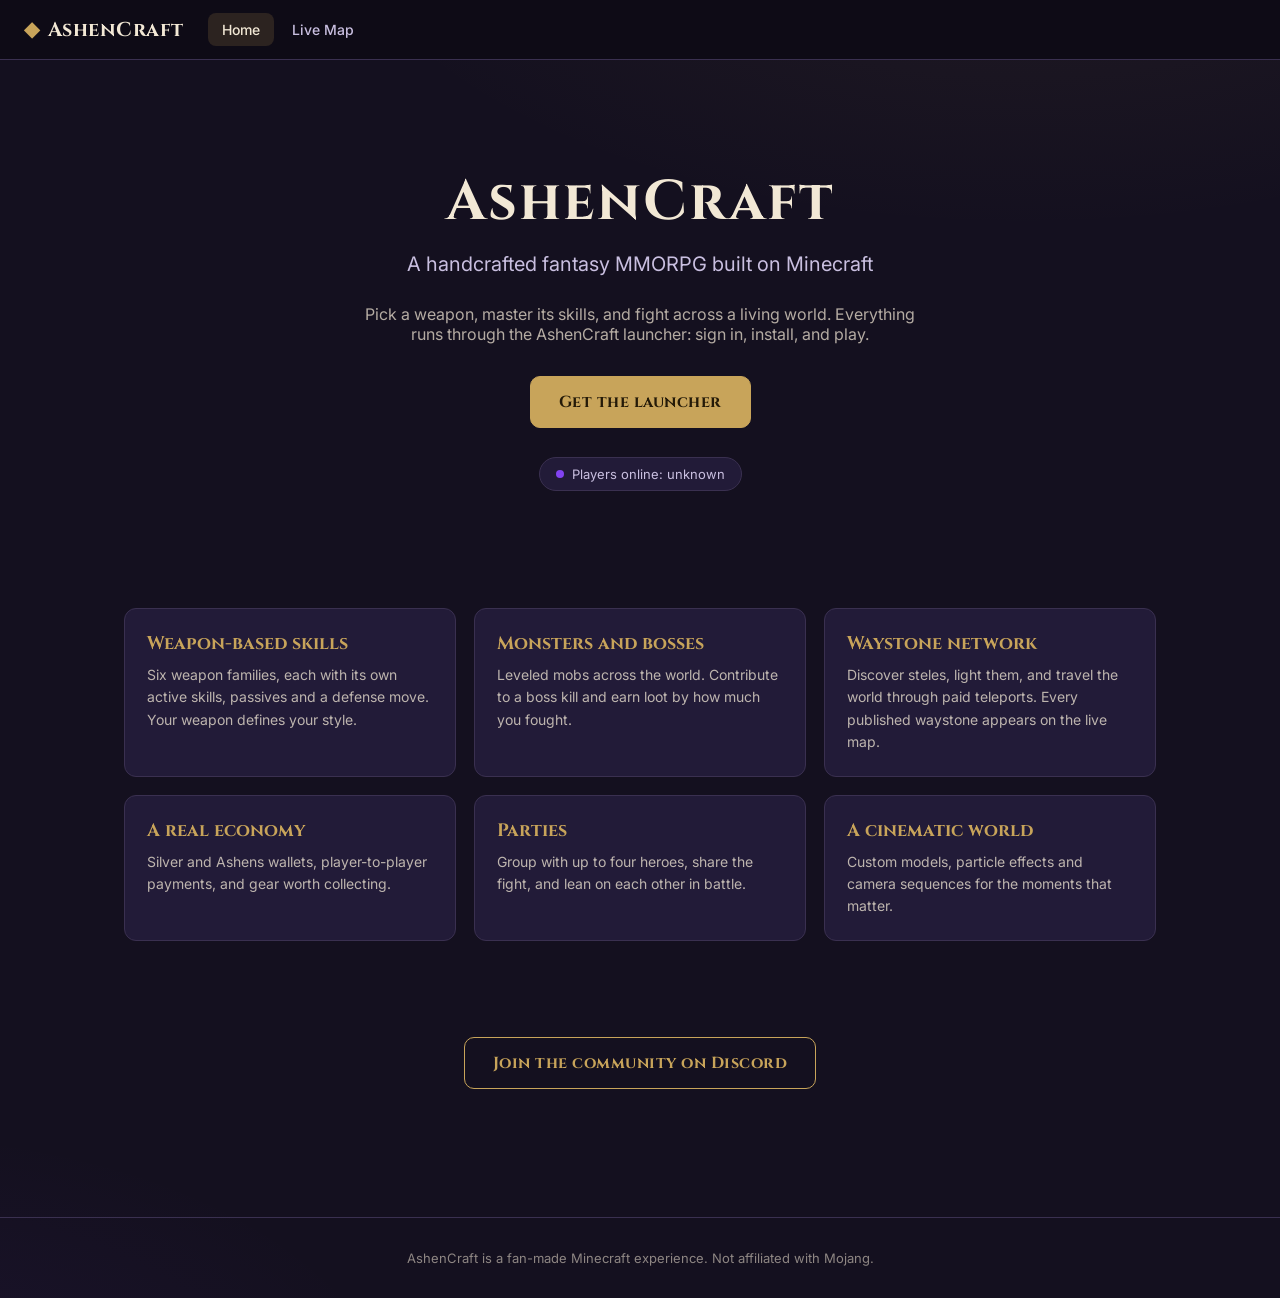
==== index.html @ 98505cc7 "theme: retheme the public site to the AshenCraft night-fantasy identity Swap the warm parchment era " ====
<!DOCTYPE html>
<html lang="en">
<head>
    <meta charset="UTF-8" />
    <meta name="viewport" content="width=device-width, initial-scale=1.0" />
    <title>AshenCraft - A Fantasy MMORPG Built on Minecraft</title>
    <meta name="description" content="AshenCraft is a handcrafted fantasy MMORPG: weapons, skills, monsters and a living world. Join through the AshenCraft launcher." />
    <link rel="preconnect" href="https://fonts.googleapis.com">
    <link rel="preconnect" href="https://fonts.gstatic.com" crossorigin>
    <link href="https://fonts.googleapis.com/css2?family=Cinzel:wght@600;700;800&family=Inter:wght@400;500;600;700&display=swap" rel="stylesheet">
    <link rel="stylesheet" href="theme.css?v=site-2" />
    <script src="site-config.js?v=config-1"></script>
    <script src="site.js?v=site-2"></script>
</head>
<body>
    <nav id="site-nav"></nav>
    <main class="animate-fade-in">
        <section class="hero">
            <h1>AshenCraft</h1>
            <p class="tagline">A handcrafted fantasy MMORPG built on Minecraft</p>
            <p class="sub">Pick a weapon, master its skills, and fight across a living world. Everything runs through the AshenCraft launcher: sign in, install, and play.</p>
            <p><a id="play-now" class="btn btn-primary" href="https://ashenapi.overdev.net/api/launcher/version">Get the launcher</a></p>
            <p class="chip"><span class="dot"></span><span id="players-online">Players online: unknown</span></p>
        </section>

        <section class="features">
            <div class="card"><h3>Weapon-based skills</h3><p>Six weapon families, each with its own active skills, passives and a defense move. Your weapon defines your style.</p></div>
            <div class="card"><h3>Monsters and bosses</h3><p>Leveled mobs across the world. Contribute to a boss kill and earn loot by how much you fought.</p></div>
            <div class="card"><h3>Waystone network</h3><p>Discover steles, light them, and travel the world through paid teleports. Every published waystone appears on the live map.</p></div>
            <div class="card"><h3>A real economy</h3><p>Silver and Ashens wallets, player-to-player payments, and gear worth collecting.</p></div>
            <div class="card"><h3>Parties</h3><p>Group with up to four heroes, share the fight, and lean on each other in battle.</p></div>
            <div class="card"><h3>A cinematic world</h3><p>Custom models, particle effects and camera sequences for the moments that matter.</p></div>
        </section>

        <section class="discord">
            <p><a class="btn btn-secondary" id="discord-invite" href="https://discord.gg/Y6nk7vnMzY">Join the community on Discord</a></p>
        </section>
    </main>
    <footer>AshenCraft is a fan-made Minecraft experience. Not affiliated with Mojang.</footer>
    <script>
        // Discord invite from config (regenerated at boot; static fallback above).
        (function () {
            var cfg = window.ASHEN_SITE || {};
            if (cfg.discordInvite) document.getElementById('discord-invite').href = cfg.discordInvite;
        })();
    </script>
</body>
</html>
---- theme.css ----
/* AshenCraft website - violet-night palette (AshenCraft design system:
   AshenCraft/docs/AshenCraft_Design.md). The site wears the game's night
   mood: violet-charcoal ground, gilt gold accents, arcane-violet chrome. */
:root {
  --canvas: #14101F;
  --panel: #221B38;
  --panel-strong: #0E0B16;
  --hairline: #3A3050;
  --cream: #F2E8D5;
  --parchment: #C9BFE0;
  --gold: #C8A45A;
  --gold-text: #DFB863;
  --gold-hover: #D4B26A;
  --emerald: #2E2060;
  --emerald-hover: #3A2B75;
  --brass: #8243F2;
  --script: 'Cinzel', Georgia, serif;
  --body: 'Inter', 'Segoe UI', system-ui, sans-serif;
  --radius: 12px;
}

* { box-sizing: border-box; }
html { background: var(--canvas); }
body {
  margin: 0;
  background:
    radial-gradient(1200px 600px at 80% -10%, rgba(200, 164, 90, 0.08), transparent 60%),
    radial-gradient(900px 500px at -10% 110%, rgba(130, 67, 242, 0.07), transparent 60%),
    var(--canvas);
  color: var(--cream);
  font-family: var(--body);
  min-height: 100vh;
}

h1, h2, h3, .btn, .brand { font-family: var(--script); }

/* nav - injected by site.js into #site-nav */
#site-nav {
  position: sticky; top: 0; z-index: 50;
  display: flex; align-items: center; gap: 4px;
  padding: 0 24px; height: 60px;
  background: var(--panel-strong); border-bottom: 1px solid var(--hairline);
}
#site-nav .brand {
  color: var(--cream); text-decoration: none; font-weight: 700; font-size: 20px;
  margin-right: 20px; letter-spacing: 0.5px;
}
#site-nav .brand::before { content: "\25C6"; color: var(--gold); margin-right: 8px; }
#site-nav a:not(.brand) {
  color: var(--parchment); text-decoration: none; font-size: 14px; font-weight: 500;
  padding: 8px 14px; border-radius: 8px;
}
#site-nav a:not(.brand):hover, #site-nav a.active { background: rgba(200, 164, 90, 0.16); color: var(--cream); }

main { max-width: 1080px; margin: 0 auto; padding: 56px 24px 80px; }

.hero { text-align: center; padding: 48px 0 56px; }
.hero h1 { font-size: 56px; margin: 0 0 12px; letter-spacing: 2px; }
.hero .tagline { font-size: 20px; color: var(--parchment); margin: 0 0 28px; }
.hero .sub { color: rgba(242, 232, 213, 0.72); max-width: 560px; margin: 0 auto 32px; }

.btn {
  display: inline-flex; align-items: center; gap: 8px;
  padding: 14px 28px; border-radius: 10px; cursor: pointer;
  text-decoration: none; font-weight: 700; font-size: 16px; letter-spacing: 0.5px;
  border: 1px solid transparent; transition: filter 0.15s;
}
.btn-primary { background: var(--gold); color: #241A08; border-color: var(--gold); }
.btn-primary:hover { background: var(--gold-hover); animation: torch-flicker 1.8s ease-in-out infinite; }
.btn-secondary { background: transparent; color: var(--gold); border-color: var(--gold); }
.btn-secondary:hover { background: rgba(200, 164, 90, 0.16); }

.chip {
  display: inline-flex; align-items: center; gap: 8px;
  padding: 8px 16px; border-radius: 999px;
  border: 1px solid var(--hairline); background: var(--panel);
  font-size: 13px; color: var(--parchment);
}
.chip .dot { width: 8px; height: 8px; border-radius: 50%; background: var(--brass); animation: pulse-dot 2s ease-in-out infinite; }

.features {
  display: grid; grid-template-columns: repeat(auto-fit, minmax(300px, 1fr));
  gap: 18px; margin: 48px 0;
}
.card {
  background: var(--panel); border: 1px solid var(--hairline); border-radius: var(--radius);
  padding: 22px; transition: transform 0.2s, box-shadow 0.2s;
}
.card:hover { transform: translateY(-2px); box-shadow: 0 10px 26px rgba(0, 0, 0, 0.35); }
.card h3 { margin: 0 0 8px; color: var(--gold); font-size: 18px; }
.card p { margin: 0; color: rgba(242, 232, 213, 0.75); font-size: 14px; line-height: 1.6; }

.discord { text-align: center; padding: 32px 0; }

footer {
  text-align: center; padding: 32px; color: rgba(242, 232, 213, 0.55);
  font-size: 13px; border-top: 1px solid var(--hairline);
}

@keyframes fadeIn { from { opacity: 0; transform: translateY(10px); } to { opacity: 1; transform: translateY(0); } }
.animate-fade-in { animation: fadeIn 0.4s ease-out; }
@keyframes torch-flicker {
  0%, 100% { box-shadow: 0 0 0 0 rgba(223, 184, 99, 0); }
  50% { box-shadow: 0 0 14px 2px rgba(223, 184, 99, 0.35); }
}
@keyframes pulse-dot { 0%, 100% { opacity: 1; } 50% { opacity: 0.3; } }
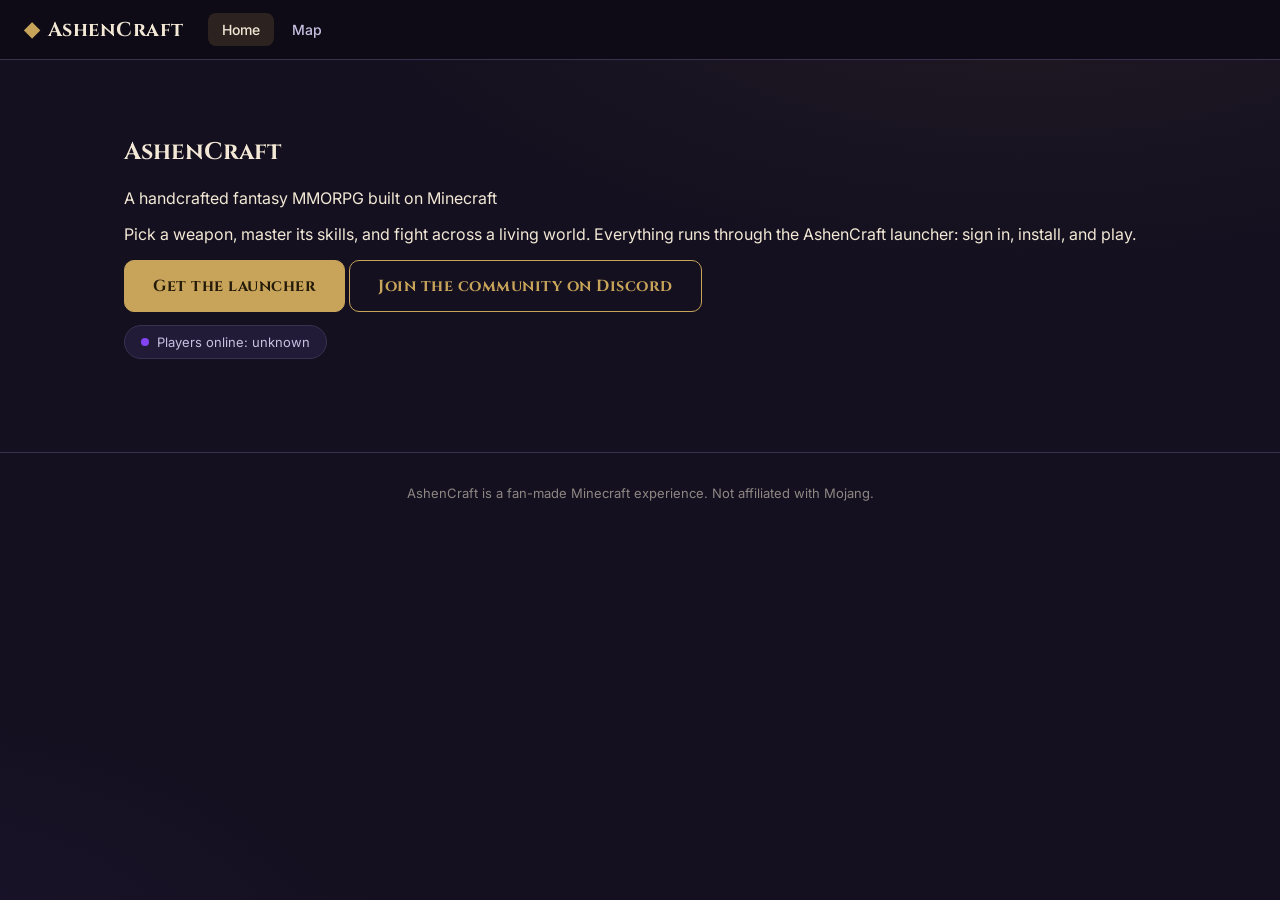
==== commit 894e7a4f: "feat(home): intro section replaces the features grid" ====
--- a/index.html
+++ b/index.html
@@ -14,27 +14,18 @@
 </head>
 <body>
     <nav id="site-nav"></nav>
-    <main class="animate-fade-in">
-        <section class="hero">
+    <main>
+        <section id="intro" class="home-section">
             <h1>AshenCraft</h1>
             <p class="tagline">A handcrafted fantasy MMORPG built on Minecraft</p>
             <p class="sub">Pick a weapon, master its skills, and fight across a living world. Everything runs through the AshenCraft launcher: sign in, install, and play.</p>
-            <p><a id="play-now" class="btn btn-primary" href="https://ashenapi.overdev.net/api/launcher/version">Get the launcher</a></p>
+            <div class="cta-row">
+                <a id="play-now" class="btn btn-primary" href="https://ashenapi.overdev.net/api/launcher/version">Get the launcher</a>
+                <a id="discord-invite" class="btn btn-secondary" href="https://discord.gg/Y6nk7vnMzY">Join the community on Discord</a>
+            </div>
             <p class="chip"><span class="dot"></span><span id="players-online">Players online: unknown</span></p>
         </section>
-
-        <section class="features">
-            <div class="card"><h3>Weapon-based skills</h3><p>Six weapon families, each with its own active skills, passives and a defense move. Your weapon defines your style.</p></div>
-            <div class="card"><h3>Monsters and bosses</h3><p>Leveled mobs across the world. Contribute to a boss kill and earn loot by how much you fought.</p></div>
-            <div class="card"><h3>Waystone network</h3><p>Discover steles, light them, and travel the world through paid teleports. Every published waystone appears on the live map.</p></div>
-            <div class="card"><h3>A real economy</h3><p>Silver and Ashens wallets, player-to-player payments, and gear worth collecting.</p></div>
-            <div class="card"><h3>Parties</h3><p>Group with up to four heroes, share the fight, and lean on each other in battle.</p></div>
-            <div class="card"><h3>A cinematic world</h3><p>Custom models, particle effects and camera sequences for the moments that matter.</p></div>
-        </section>
-
-        <section class="discord">
-            <p><a class="btn btn-secondary" id="discord-invite" href="https://discord.gg/Y6nk7vnMzY">Join the community on Discord</a></p>
-        </section>
+    </main>
     </main>
     <footer>AshenCraft is a fan-made Minecraft experience. Not affiliated with Mojang.</footer>
     <script>
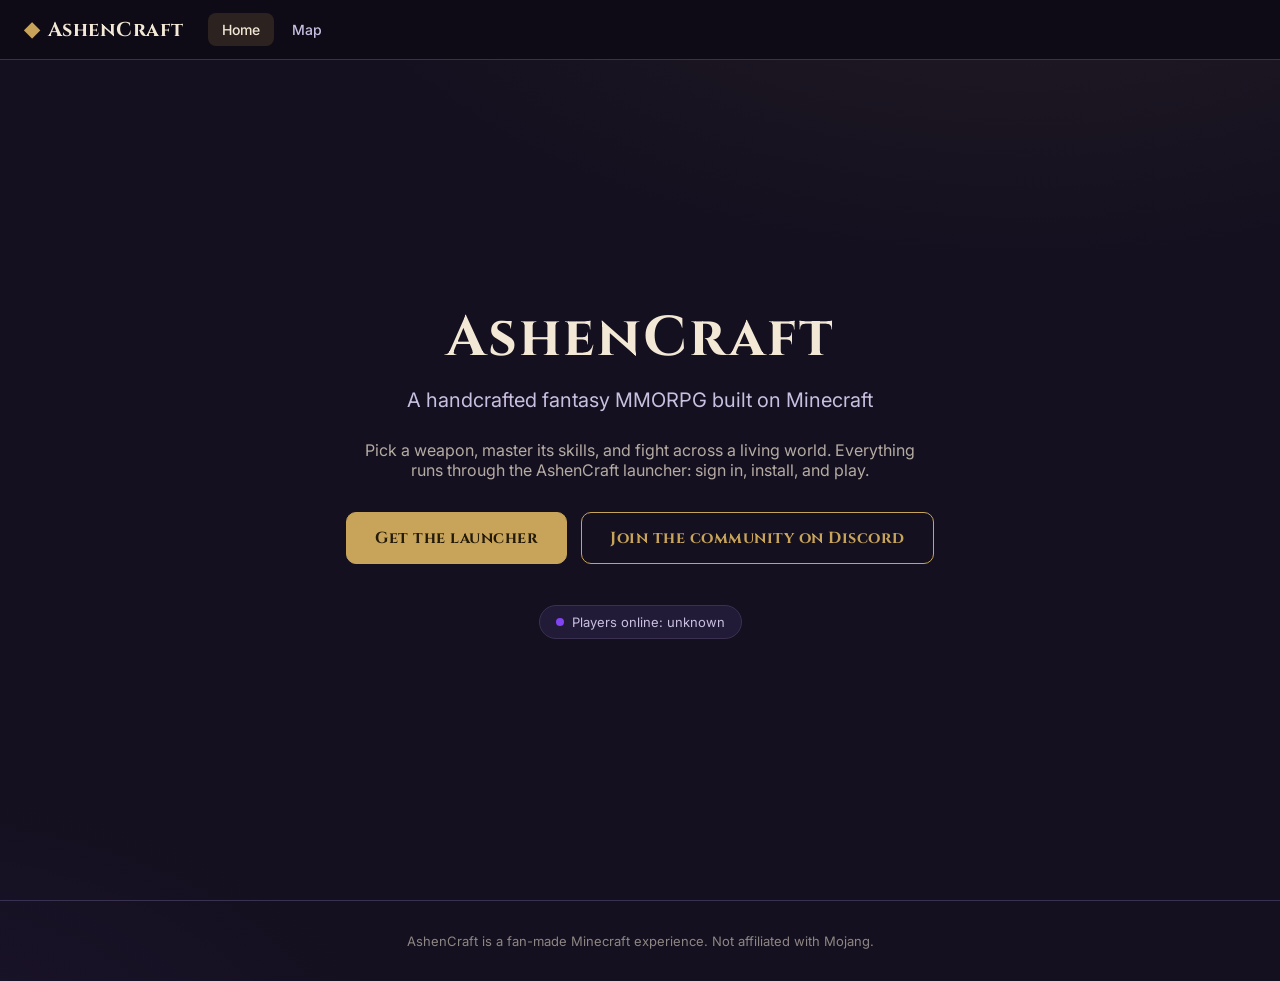
==== commit 98c67784: "style(home): full-viewport section layout + asset token bumps" ====
--- a/index.html
+++ b/index.html
@@ -8,9 +8,9 @@
     <link rel="preconnect" href="https://fonts.googleapis.com">
     <link rel="preconnect" href="https://fonts.gstatic.com" crossorigin>
     <link href="https://fonts.googleapis.com/css2?family=Cinzel:wght@600;700;800&family=Inter:wght@400;500;600;700&display=swap" rel="stylesheet">
-    <link rel="stylesheet" href="theme.css?v=site-2" />
+    <link rel="stylesheet" href="theme.css?v=site-3" />
     <script src="site-config.js?v=config-1"></script>
-    <script src="site.js?v=site-2"></script>
+    <script src="site.js?v=site-3"></script>
 </head>
 <body>
     <nav id="site-nav"></nav>
--- a/theme.css
+++ b/theme.css
@@ -52,12 +52,25 @@
 }
 #site-nav a:not(.brand):hover, #site-nav a.active { background: rgba(200, 164, 90, 0.16); color: var(--cream); }
 
-main { max-width: 1080px; margin: 0 auto; padding: 56px 24px 80px; }
+main { max-width: 1080px; margin: 0 auto; padding: 0 24px; }
 
-.hero { text-align: center; padding: 48px 0 56px; }
-.hero h1 { font-size: 56px; margin: 0 0 12px; letter-spacing: 2px; }
-.hero .tagline { font-size: 20px; color: var(--parchment); margin: 0 0 28px; }
-.hero .sub { color: rgba(242, 232, 213, 0.72); max-width: 560px; margin: 0 auto 32px; }
+/* Full-viewport scroll sections; the intro is section one. Future
+   sections append as <section id="..." class="home-section">. */
+.home-section {
+  min-height: calc(100vh - 60px);   /* 60px = sticky nav height */
+  display: flex; flex-direction: column;
+  align-items: center; justify-content: center;
+  text-align: center; padding: 48px 0 56px;
+}
+section[id] { scroll-margin-top: 70px; }
+.home-section h1 { font-size: clamp(36px, 10vw, 56px); margin: 0 0 12px; letter-spacing: 2px; }
+.home-section .tagline { font-size: 20px; color: var(--parchment); margin: 0 0 28px; }
+.home-section .sub { color: rgba(242, 232, 213, 0.72); max-width: 560px; margin: 0 auto 32px; }
+.cta-row {
+  display: flex; flex-wrap: wrap; gap: 14px;
+  align-items: center; justify-content: center;
+  margin: 0 0 28px;
+}
 
 .btn {
   display: inline-flex; align-items: center; gap: 8px;
@@ -78,20 +91,6 @@
 }
 .chip .dot { width: 8px; height: 8px; border-radius: 50%; background: var(--brass); animation: pulse-dot 2s ease-in-out infinite; }
 
-.features {
-  display: grid; grid-template-columns: repeat(auto-fit, minmax(300px, 1fr));
-  gap: 18px; margin: 48px 0;
-}
-.card {
-  background: var(--panel); border: 1px solid var(--hairline); border-radius: var(--radius);
-  padding: 22px; transition: transform 0.2s, box-shadow 0.2s;
-}
-.card:hover { transform: translateY(-2px); box-shadow: 0 10px 26px rgba(0, 0, 0, 0.35); }
-.card h3 { margin: 0 0 8px; color: var(--gold); font-size: 18px; }
-.card p { margin: 0; color: rgba(242, 232, 213, 0.75); font-size: 14px; line-height: 1.6; }
-
-.discord { text-align: center; padding: 32px 0; }
-
 footer {
   text-align: center; padding: 32px; color: rgba(242, 232, 213, 0.55);
   font-size: 13px; border-top: 1px solid var(--hairline);
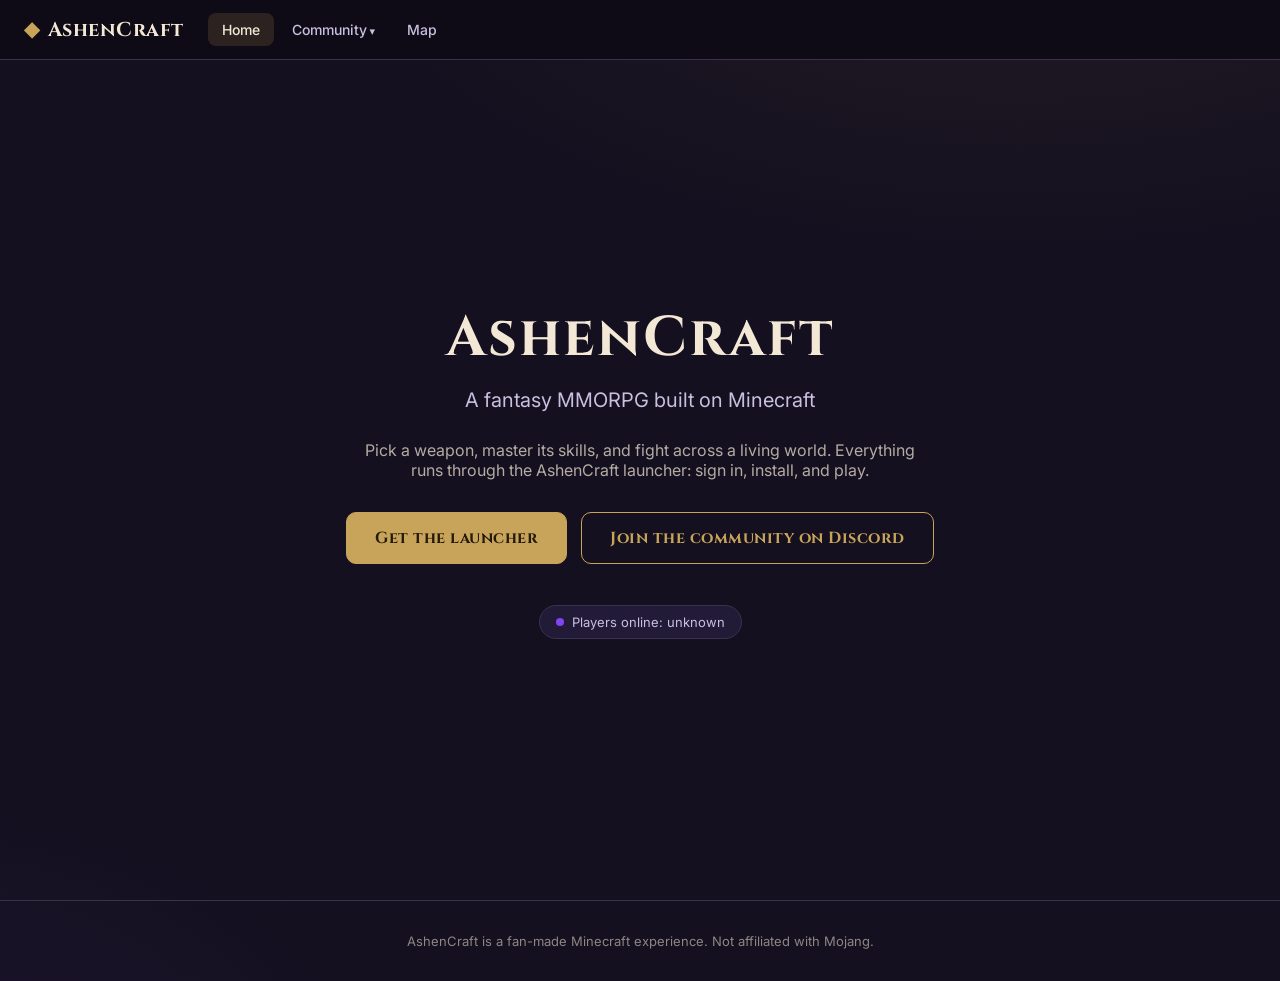
==== commit e0cf5974: "feat(site): Community dropdown nav + Discord and Bedrock pages The nav gains a Community dropdown be" ====
--- a/index.html
+++ b/index.html
@@ -3,21 +3,21 @@
 <head>
     <meta charset="UTF-8" />
     <meta name="viewport" content="width=device-width, initial-scale=1.0" />
-    <title>AshenCraft - A Fantasy MMORPG Built on Minecraft</title>
+    <title>AshenCraft - Minecraft MMORPG</title>
     <meta name="description" content="AshenCraft is a handcrafted fantasy MMORPG: weapons, skills, monsters and a living world. Join through the AshenCraft launcher." />
     <link rel="preconnect" href="https://fonts.googleapis.com">
     <link rel="preconnect" href="https://fonts.gstatic.com" crossorigin>
     <link href="https://fonts.googleapis.com/css2?family=Cinzel:wght@600;700;800&family=Inter:wght@400;500;600;700&display=swap" rel="stylesheet">
-    <link rel="stylesheet" href="theme.css?v=site-3" />
+    <link rel="stylesheet" href="theme.css?v=site-4" />
     <script src="site-config.js?v=config-1"></script>
-    <script src="site.js?v=site-3"></script>
+    <script src="site.js?v=site-4"></script>
 </head>
 <body>
     <nav id="site-nav"></nav>
     <main>
         <section id="intro" class="home-section">
             <h1>AshenCraft</h1>
-            <p class="tagline">A handcrafted fantasy MMORPG built on Minecraft</p>
+            <p class="tagline">A fantasy MMORPG built on Minecraft</p>
             <p class="sub">Pick a weapon, master its skills, and fight across a living world. Everything runs through the AshenCraft launcher: sign in, install, and play.</p>
             <div class="cta-row">
                 <a id="play-now" class="btn btn-primary" href="https://ashenapi.overdev.net/api/launcher/version">Get the launcher</a>
--- a/theme.css
+++ b/theme.css
@@ -52,6 +52,35 @@
 }
 #site-nav a:not(.brand):hover, #site-nav a.active { background: rgba(200, 164, 90, 0.16); color: var(--cream); }
 
+/* Community dropdown (button injected by site.js) */
+.nav-dropdown { position: relative; }
+.nav-dropbtn {
+  background: none; border: 0; cursor: pointer;
+  color: var(--parchment); font-family: var(--body); font-size: 14px; font-weight: 500;
+  padding: 8px 14px; border-radius: 8px;
+}
+.nav-dropbtn::after { content: " \25BE"; font-size: 11px; }
+.nav-dropdown:hover .nav-dropbtn,
+.nav-dropbtn:focus-visible { background: rgba(200, 164, 90, 0.16); color: var(--cream); outline: none; }
+.nav-dropdown-content {
+  display: none; position: absolute; top: 100%; left: 0; min-width: 160px;
+  background: var(--panel-strong); border: 1px solid var(--hairline); border-radius: 10px;
+  padding: 6px; box-shadow: 0 10px 26px rgba(0, 0, 0, 0.45); z-index: 60;
+}
+.nav-dropdown:hover .nav-dropdown-content,
+.nav-dropdown:focus-within .nav-dropdown-content { display: block; }
+.nav-dropdown-content a {
+  display: block; padding: 9px 12px; border-radius: 7px;
+  color: var(--parchment); text-decoration: none; font-size: 14px; font-weight: 500;
+}
+.nav-dropdown-content a:hover { background: rgba(200, 164, 90, 0.16); color: var(--cream); }
+
+/* Community subpages share one centered content column */
+.page-section { max-width: 720px; margin: 0 auto; padding: 72px 24px 96px; }
+.page-section h1 { font-size: clamp(30px, 6vw, 42px); margin: 0 0 18px; }
+.page-section p { color: rgba(242, 232, 213, 0.78); line-height: 1.7; font-size: 15px; }
+.page-section .btn { margin-top: 10px; }
+
 main { max-width: 1080px; margin: 0 auto; padding: 0 24px; }
 
 /* Full-viewport scroll sections; the intro is section one. Future
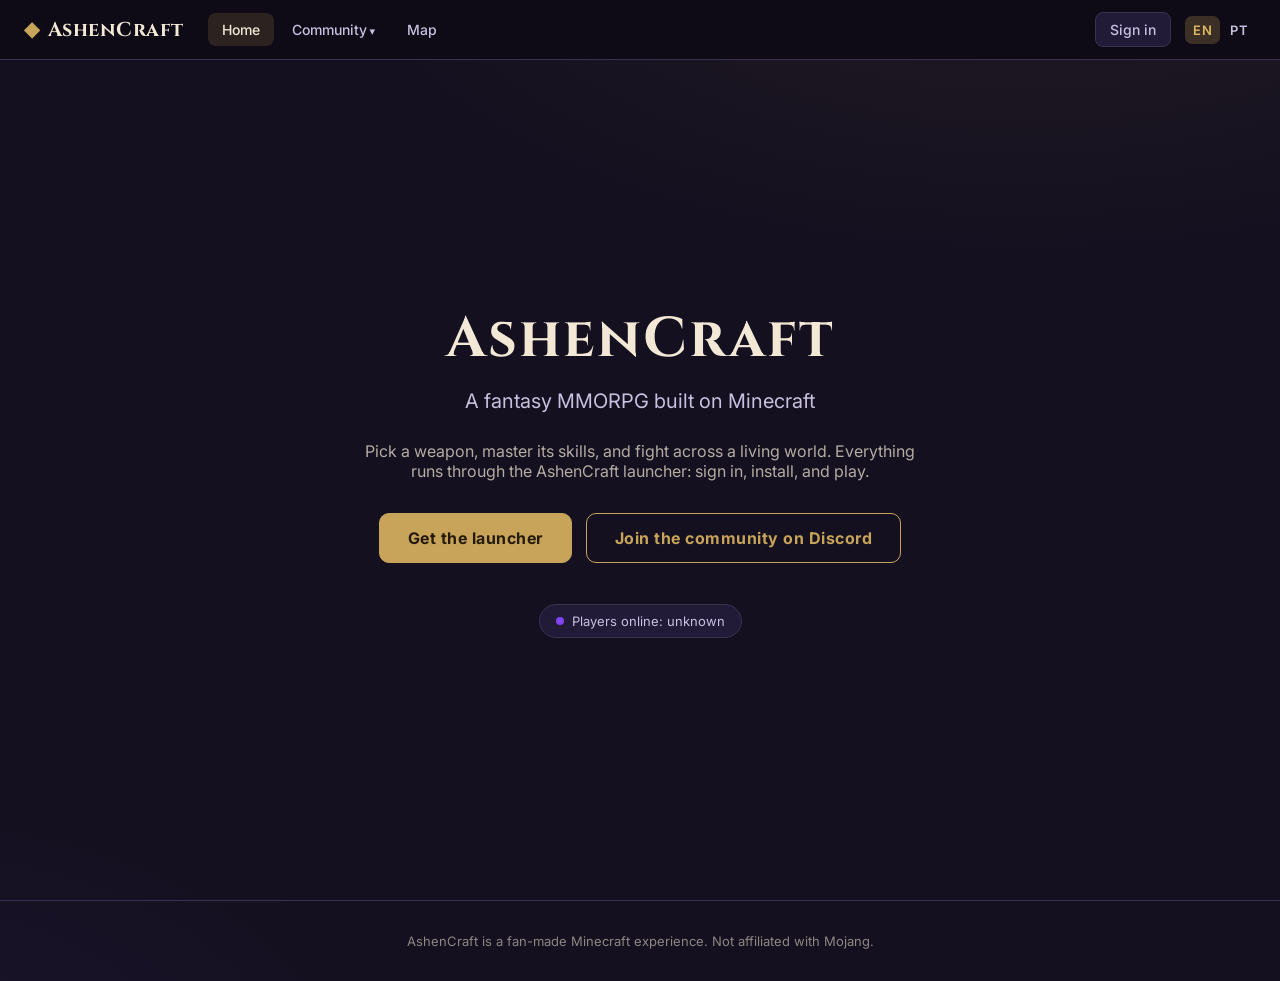
==== commit fb956fac: "feat(site): AshenAccount sign-in/register, EN/PT switcher, extensionless URLs New /account page sign" ====
--- a/index.html
+++ b/index.html
@@ -8,26 +8,26 @@
     <link rel="preconnect" href="https://fonts.googleapis.com">
     <link rel="preconnect" href="https://fonts.gstatic.com" crossorigin>
     <link href="https://fonts.googleapis.com/css2?family=Cinzel:wght@600;700;800&family=Inter:wght@400;500;600;700&display=swap" rel="stylesheet">
-    <link rel="stylesheet" href="theme.css?v=site-4" />
+    <link rel="stylesheet" href="theme.css?v=site-5" />
     <script src="site-config.js?v=config-1"></script>
-    <script src="site.js?v=site-4"></script>
+    <script src="i18n.js?v=i18n-1"></script>
+    <script src="site.js?v=site-5"></script>
 </head>
 <body>
     <nav id="site-nav"></nav>
     <main>
         <section id="intro" class="home-section">
             <h1>AshenCraft</h1>
-            <p class="tagline">A fantasy MMORPG built on Minecraft</p>
-            <p class="sub">Pick a weapon, master its skills, and fight across a living world. Everything runs through the AshenCraft launcher: sign in, install, and play.</p>
+            <p class="tagline" data-i18n="home.tagline">A fantasy MMORPG built on Minecraft</p>
+            <p class="sub" data-i18n="home.sub">Pick a weapon, master its skills, and fight across a living world. Everything runs through the AshenCraft launcher: sign in, install, and play.</p>
             <div class="cta-row">
-                <a id="play-now" class="btn btn-primary" href="https://ashenapi.overdev.net/api/launcher/version">Get the launcher</a>
-                <a id="discord-invite" class="btn btn-secondary" href="https://discord.gg/Y6nk7vnMzY">Join the community on Discord</a>
+                <a id="play-now" class="btn btn-primary" href="https://ashenapi.overdev.net/api/launcher/version"><span data-i18n="home.play">Get the launcher</span></a>
+                <a id="discord-invite" class="btn btn-secondary" href="https://discord.gg/Y6nk7vnMzY"><span data-i18n="home.discord">Join the community on Discord</span></a>
             </div>
-            <p class="chip"><span class="dot"></span><span id="players-online">Players online: unknown</span></p>
+            <p class="chip"><span class="dot"></span><span id="players-online" data-i18n="home.players_unknown">Players online: unknown</span></p>
         </section>
     </main>
-    </main>
-    <footer>AshenCraft is a fan-made Minecraft experience. Not affiliated with Mojang.</footer>
+    <footer data-i18n="footer">AshenCraft is a fan-made Minecraft experience. Not affiliated with Mojang.</footer>
     <script>
         // Discord invite from config (regenerated at boot; static fallback above).
         (function () {
@@ -36,4 +36,4 @@
         })();
     </script>
 </body>
-</html>+</html>
--- a/theme.css
+++ b/theme.css
@@ -75,6 +75,35 @@
 }
 .nav-dropdown-content a:hover { background: rgba(200, 164, 90, 0.16); color: var(--cream); }
 
+/* Top-right block: login info (Sign in link or Signed in as <user>) + the
+   EN/PT switcher, always pushed to the far edge of the nav. */
+.nav-spacer { flex: 1; }
+#site-nav .nav-account {
+  display: inline-flex; align-items: center; gap: 10px;
+  color: var(--parchment); font-size: 13px;
+}
+#site-nav .nav-account-label strong { color: var(--gold-text); font-weight: 600; }
+#site-nav .nav-auth-link {
+  color: var(--gold-text); text-decoration: none; font-size: 14px; font-weight: 600;
+  padding: 8px 14px; border-radius: 8px; border: 1px solid var(--hairline);
+  background: var(--panel);
+}
+#site-nav .nav-auth-link:hover { background: rgba(200, 164, 90, 0.16); color: var(--cream); }
+.nav-auth-btn {
+  background: none; border: 1px solid var(--hairline); cursor: pointer;
+  color: var(--parchment); font-family: var(--body); font-size: 13px;
+  padding: 6px 12px; border-radius: 8px;
+}
+.nav-auth-btn:hover { background: rgba(200, 164, 90, 0.16); color: var(--cream); }
+.nav-lang { display: inline-flex; align-items: center; gap: 2px; margin-left: 10px; }
+.nav-lang-btn {
+  background: none; border: 0; cursor: pointer; padding: 6px 8px; border-radius: 7px;
+  color: var(--parchment); font-family: var(--body); font-size: 13px; font-weight: 600;
+  letter-spacing: 0.5px;
+}
+.nav-lang-btn:hover { background: rgba(200, 164, 90, 0.16); color: var(--cream); }
+.nav-lang-btn.lang-active { background: rgba(200, 164, 90, 0.24); color: var(--gold-text); }
+
 /* Community subpages share one centered content column */
 .page-section { max-width: 720px; margin: 0 auto; padding: 72px 24px 96px; }
 .page-section h1 { font-size: clamp(30px, 6vw, 42px); margin: 0 0 18px; }
@@ -102,15 +131,18 @@
 }
 
 .btn {
-  display: inline-flex; align-items: center; gap: 8px;
+  display: inline-flex; align-items: center; gap: 8px; justify-content: center;
   padding: 14px 28px; border-radius: 10px; cursor: pointer;
   text-decoration: none; font-weight: 700; font-size: 16px; letter-spacing: 0.5px;
   border: 1px solid transparent; transition: filter 0.15s;
+  font-family: var(--body);
 }
 .btn-primary { background: var(--gold); color: #241A08; border-color: var(--gold); }
 .btn-primary:hover { background: var(--gold-hover); animation: torch-flicker 1.8s ease-in-out infinite; }
+.btn-primary:disabled { opacity: 0.6; cursor: wait; animation: none; }
 .btn-secondary { background: transparent; color: var(--gold); border-color: var(--gold); }
 .btn-secondary:hover { background: rgba(200, 164, 90, 0.16); }
+.btn-secondary:disabled { opacity: 0.6; cursor: wait; }
 
 .chip {
   display: inline-flex; align-items: center; gap: 8px;
@@ -119,6 +151,39 @@
   font-size: 13px; color: var(--parchment);
 }
 .chip .dot { width: 8px; height: 8px; border-radius: 50%; background: var(--brass); animation: pulse-dot 2s ease-in-out infinite; }
+
+/* Account page (sign in / create account / signed-in profile) */
+.account-section { max-width: 480px; }
+.account-card {
+  background: var(--panel); border: 1px solid var(--hairline); border-radius: var(--radius);
+  padding: 28px 28px 24px; margin-top: 8px;
+  display: flex; flex-direction: column; gap: 16px;
+}
+.account-card[hidden] { display: none; }
+.account-card .field { display: flex; flex-direction: column; gap: 6px; }
+.account-card label { font-size: 13px; font-weight: 600; color: var(--parchment); }
+.account-card input {
+  background: var(--panel-strong); color: var(--cream);
+  border: 1px solid var(--hairline); border-radius: 9px;
+  padding: 11px 13px; font-size: 15px; font-family: var(--body);
+}
+.account-card input:focus { outline: none; border-color: var(--gold); box-shadow: 0 0 0 3px rgba(200, 164, 90, 0.18); }
+.field-hint { margin: 0; font-size: 12px; color: rgba(242, 232, 213, 0.55); }
+.account-error {
+  background: rgba(220, 38, 38, 0.14); border: 1px solid rgba(220, 38, 38, 0.45);
+  color: #F1A9A9; padding: 10px 13px; border-radius: 9px; font-size: 13.5px;
+}
+.account-switch { margin: 0; text-align: center; }
+.linklike {
+  background: none; border: 0; cursor: pointer; padding: 4px;
+  color: var(--gold-text); font-size: 14px; font-family: var(--body); font-weight: 600;
+}
+.linklike:hover { text-decoration: underline; }
+.account-hello { margin: 0; font-size: 15px; }
+.account-hello strong { color: var(--gold-text); }
+.account-muted { margin: 0; font-size: 13px; color: rgba(242, 232, 213, 0.6); }
+.account-actions { display: flex; gap: 10px; }
+.account-note { margin: 0; font-size: 12.5px; color: rgba(242, 232, 213, 0.55); line-height: 1.55; }
 
 footer {
   text-align: center; padding: 32px; color: rgba(242, 232, 213, 0.55);
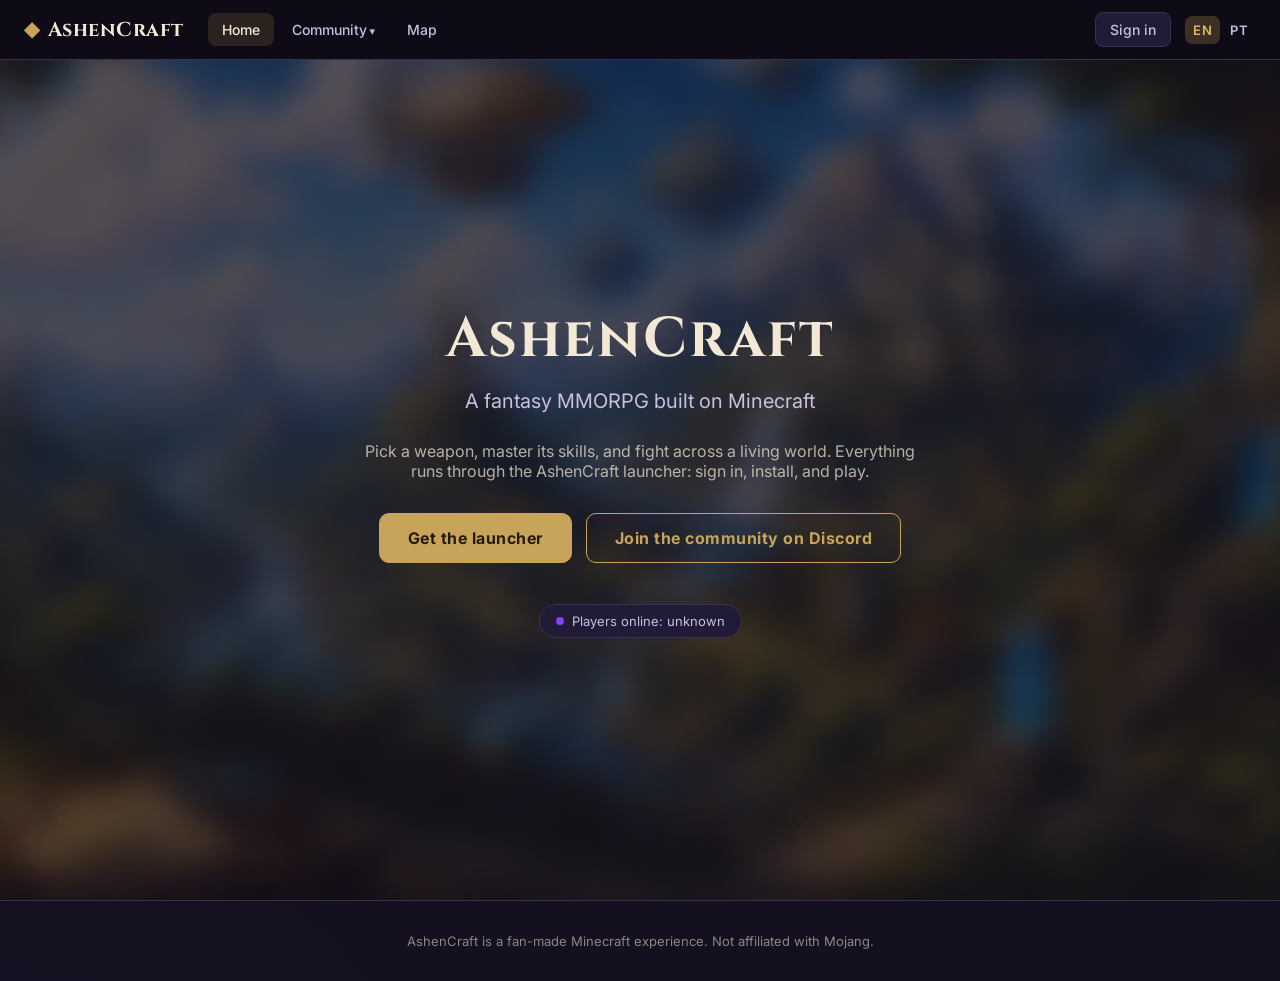
==== commit 1d149e1f: "feat(site): world-art backdrop and adventurer wording The blurry Ashen valley art (19 KB WebP conver" ====
--- a/index.html
+++ b/index.html
@@ -8,10 +8,10 @@
     <link rel="preconnect" href="https://fonts.googleapis.com">
     <link rel="preconnect" href="https://fonts.gstatic.com" crossorigin>
     <link href="https://fonts.googleapis.com/css2?family=Cinzel:wght@600;700;800&family=Inter:wght@400;500;600;700&display=swap" rel="stylesheet">
-    <link rel="stylesheet" href="theme.css?v=site-5" />
+    <link rel="stylesheet" href="theme.css?v=site-8" />
     <script src="site-config.js?v=config-1"></script>
-    <script src="i18n.js?v=i18n-1"></script>
-    <script src="site.js?v=site-5"></script>
+    <script src="i18n.js?v=i18n-2"></script>
+    <script src="site.js?v=site-7"></script>
 </head>
 <body>
     <nav id="site-nav"></nav>
--- a/theme.css
+++ b/theme.css
@@ -23,13 +23,29 @@
 html { background: var(--canvas); }
 body {
   margin: 0;
+  /* Fixed world-art backdrop (blurry Ashen valley) under the mood gradients;
+     a translucent canvas wash keeps text contrast at AA. Fixed attachment
+     so the art sits still while the page scrolls. */
   background:
+    linear-gradient(rgba(20, 16, 31, 0.72), rgba(20, 16, 31, 0.72)),
+    url('assets/ashen_background_light_blur.webp') center / cover no-repeat fixed,
     radial-gradient(1200px 600px at 80% -10%, rgba(200, 164, 90, 0.08), transparent 60%),
     radial-gradient(900px 500px at -10% 110%, rgba(130, 67, 242, 0.07), transparent 60%),
     var(--canvas);
   color: var(--cream);
   font-family: var(--body);
   min-height: 100vh;
+}
+
+/* iOS Safari ignores background-attachment: fixed; give those clients the
+   gradients-only night canvas so the art never half-renders mid-scroll. */
+@supports (-webkit-touch-callout: none) {
+  body {
+    background:
+      radial-gradient(1200px 600px at 80% -10%, rgba(200, 164, 90, 0.08), transparent 60%),
+      radial-gradient(900px 500px at -10% 110%, rgba(130, 67, 242, 0.07), transparent 60%),
+      var(--canvas);
+  }
 }
 
 h1, h2, h3, .btn, .brand { font-family: var(--script); }
@@ -95,6 +111,35 @@
   padding: 6px 12px; border-radius: 8px;
 }
 .nav-auth-btn:hover { background: rgba(200, 164, 90, 0.16); color: var(--cream); }
+/* Signed-in account chip: skin-head avatar + name, opens the account
+   dropdown (same hover/focus pattern as the Community dropdown). */
+.nav-account-btn {
+  display: inline-flex; align-items: center; gap: 8px;
+  background: none; border: 0; cursor: pointer;
+  color: var(--parchment); font-family: var(--body); font-size: 14px; font-weight: 600;
+  padding: 6px 12px 6px 8px; border-radius: 10px;
+}
+.nav-account-btn:hover, .nav-account-btn:focus-visible {
+  background: rgba(200, 164, 90, 0.16); color: var(--cream); outline: none;
+}
+.nav-account-btn .nav-avatar {
+  width: 24px; height: 24px; border-radius: 6px;
+  border: 1px solid var(--hairline); background: var(--panel);
+  image-rendering: pixelated; flex: none;
+}
+.nav-account-menu {
+  right: 0; left: auto !important; min-width: 170px;
+}
+.nav-account-menu a,
+.nav-account-menu button {
+  display: block; width: 100%; text-align: left;
+  padding: 9px 12px; border-radius: 7px; border: 0; background: none; cursor: pointer;
+  color: var(--parchment); text-decoration: none; font-size: 14px; font-weight: 500;
+  font-family: var(--body);
+}
+.nav-account-menu a:hover,
+.nav-account-menu button:hover { background: rgba(200, 164, 90, 0.16); color: var(--cream); }
+
 .nav-lang { display: inline-flex; align-items: center; gap: 2px; margin-left: 10px; }
 .nav-lang-btn {
   background: none; border: 0; cursor: pointer; padding: 6px 8px; border-radius: 7px;
@@ -185,6 +230,35 @@
 .account-actions { display: flex; gap: 10px; }
 .account-note { margin: 0; font-size: 12.5px; color: rgba(242, 232, 213, 0.55); line-height: 1.55; }
 
+/* Player portal (identity + characters cards on the account page) */
+.portal-card {
+  background: var(--panel); border: 1px solid var(--hairline); border-radius: var(--radius);
+  padding: 22px 24px; margin-top: 18px;
+}
+.portal-card h2 {
+  margin: 0 0 14px; font-size: 18px; color: var(--gold-text);
+  font-family: var(--script); letter-spacing: 0.5px;
+}
+.portal-identity { display: flex; align-items: center; gap: 14px; }
+.portal-identity .nav-avatar { width: 40px; height: 40px; border-radius: 8px; }
+.portal-identity-name { font-weight: 600; color: var(--cream); }
+.portal-identity-meta { font-size: 12.5px; color: rgba(242, 232, 213, 0.6); }
+.portal-muted { margin: 0; font-size: 13.5px; color: rgba(242, 232, 213, 0.6); line-height: 1.6; }
+.portal-characters { list-style: none; margin: 0; padding: 0; display: flex; flex-direction: column; gap: 10px; }
+.portal-characters li {
+  display: flex; flex-wrap: wrap; align-items: baseline; gap: 6px 12px;
+  padding: 10px 14px; border: 1px solid var(--hairline); border-radius: 9px;
+  background: var(--panel-strong);
+}
+.portal-characters li.portal-active { border-color: rgba(200, 164, 90, 0.55); }
+.portal-char-name { font-weight: 700; color: var(--cream); font-size: 15px; }
+.portal-char-level { font-size: 13px; color: var(--gold-text); font-weight: 600; }
+.portal-char-tag {
+  font-size: 11px; font-weight: 700; letter-spacing: 0.5px; text-transform: uppercase;
+  color: #241A08; background: var(--gold); border-radius: 6px; padding: 2px 8px;
+}
+.portal-char-meta { font-size: 12.5px; color: rgba(242, 232, 213, 0.6); }
+
 footer {
   text-align: center; padding: 32px; color: rgba(242, 232, 213, 0.55);
   font-size: 13px; border-top: 1px solid var(--hairline);
